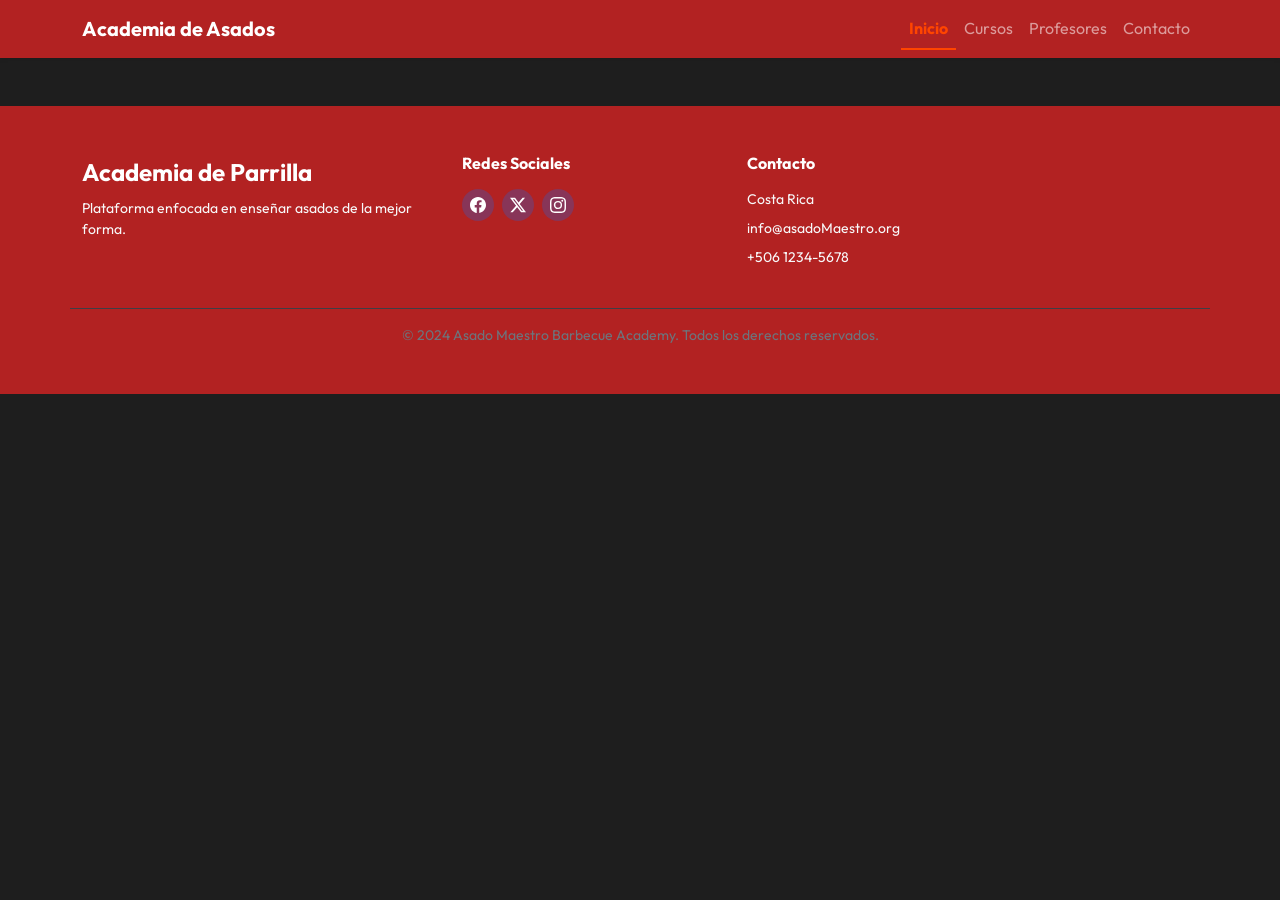
==== contacto.html @ 73213f65 "Rol 1 reestructurado Tome la idea base que tenia en el grupo para no complicarme mucho la vida se le" ====
<!DOCTYPE html>
<html lang="es">

<head>
    <meta charset="UTF-8">
    <meta name="viewport" content="width=device-width, initial-scale=1.0">
    <title>Academia de Instrumentos - Inicio</title>

    <!--import de bootstrap -->
    <link href="https://cdn.jsdelivr.net/npm/bootstrap@5.3.3/dist/css/bootstrap.min.css" rel="stylesheet">
    <!--import de los css -->
    <link rel="stylesheet" href="css/style.css">
    <link rel="stylesheet" href="css/contacto.css">
</head>

<body>


    <!-- Contenedor para el navbar cargado dinámicamente -->
    <div id="navbar-placeholder"></div>



    <!-- Contenedor para el footer cargado dinámicamente -->
    <div id="footer-placeholder"></div>

    <!-- script de los componentes compartidos (navbar y footer) -->
    <script src="js/componentes.js"></script>

    <!-- bundle para que sea responsive con moviles, js,bootstrap-->
    <script src="https://cdn.jsdelivr.net/npm/bootstrap@5.3.3/dist/js/bootstrap.bundle.min.js"></script>

    <!-- bundle para que sea responsive con moviles, js,bootstrap-->
    <script src="https://cdn.jsdelivr.net/npm/bootstrap@5.3.3/dist/js/bootstrap.bundle.min.js"></script>

</body>

</html>
---- css/style.css ----
/* import de fuente de google */
@import url('https://fonts.googleapis.com/css2?family=Outfit:wght@400;600;700&display=swap');


:root {
    --primary-color: #ff4500;
    --bg-color: #1e1e1e;
    --secondary-color: #B22222;
    --text-color: #f3f4f6;
}

body {
    font-family: 'Outfit', sans-serif;
    background-color: var(--bg-color);
    color: var(--text-color);
}

/* personalizacion de clases de bootstrap */
.bg-navy {
    background-color: var(--secondary-color) !important;
}

.texto-navy {
    color: var(--secondary-color) !important;
}

.btn-academy {
    background-color: var(--primary-color) !important;
    color: #ffffff !important;
    border: none;
}

.btn-academy:hover {
    background-color: #d13700 !important;
    color: #ffffff !important;
}

/* en el navbar activa el colorcito de la opcion que esta seleccionada*/
.navbar-dark .navbar-nav .nav-link.active {
    color: var(--primary-color) !important;
    font-weight: 700;
    border-bottom: 2px solid var(--primary-color);
}

/* margen de seccion */
.seccion-navy {
    padding: 60px 0;
}

/* redes sociales del footer */
.redes-icono {
    width: 32px;
    height: 32px;
    background-color: rgba(255, 255, 255, 0.1);
    color: #ffffff;
    border-radius: 50%;
    display: inline-flex;
    align-items: center;
    justify-content: center;
    transition: 0.2s ease;
}

.redes-icono:hover {
    background-color: var(--primary-color);
    color: #ffffff;
}

/* placeholder de las paginas en desarrollo*/
/* esto despues acuerdense de quitarlo segun el rol */
.dev-placeholder {
    min-height: 50vh;
    display: flex;
    align-items: center;
    justify-content: center;
}

.dev-card {
    background-color: #ffffff;
    border: 2px dashed var(--primary-color);
    border-radius: 8px;
    padding: 40px;
}

.dev-icon {
    font-size: 3rem;
}

.dev-title {
    font-size: 1.5rem;
}

.dev-text {
    color: #9ca3af;
    font-size: 0.9rem;
}

/* Overrides para el Dark Theme (sobreescribir Bootstrap) */
.card {
    background-color: #27272a !important;
    color: var(--text-color) !important;
    border: 1px solid #3f3f46 !important;
}

.card-title {
    color: #ffffff !important;
}

.text-muted {
    color: #9ca3af !important;
}

.bg-light,
.bg-white {
    background-color: var(--bg-color) !important;
}

.border-bottom,
.border-top {
    border-color: #3f3f46 !important;
}
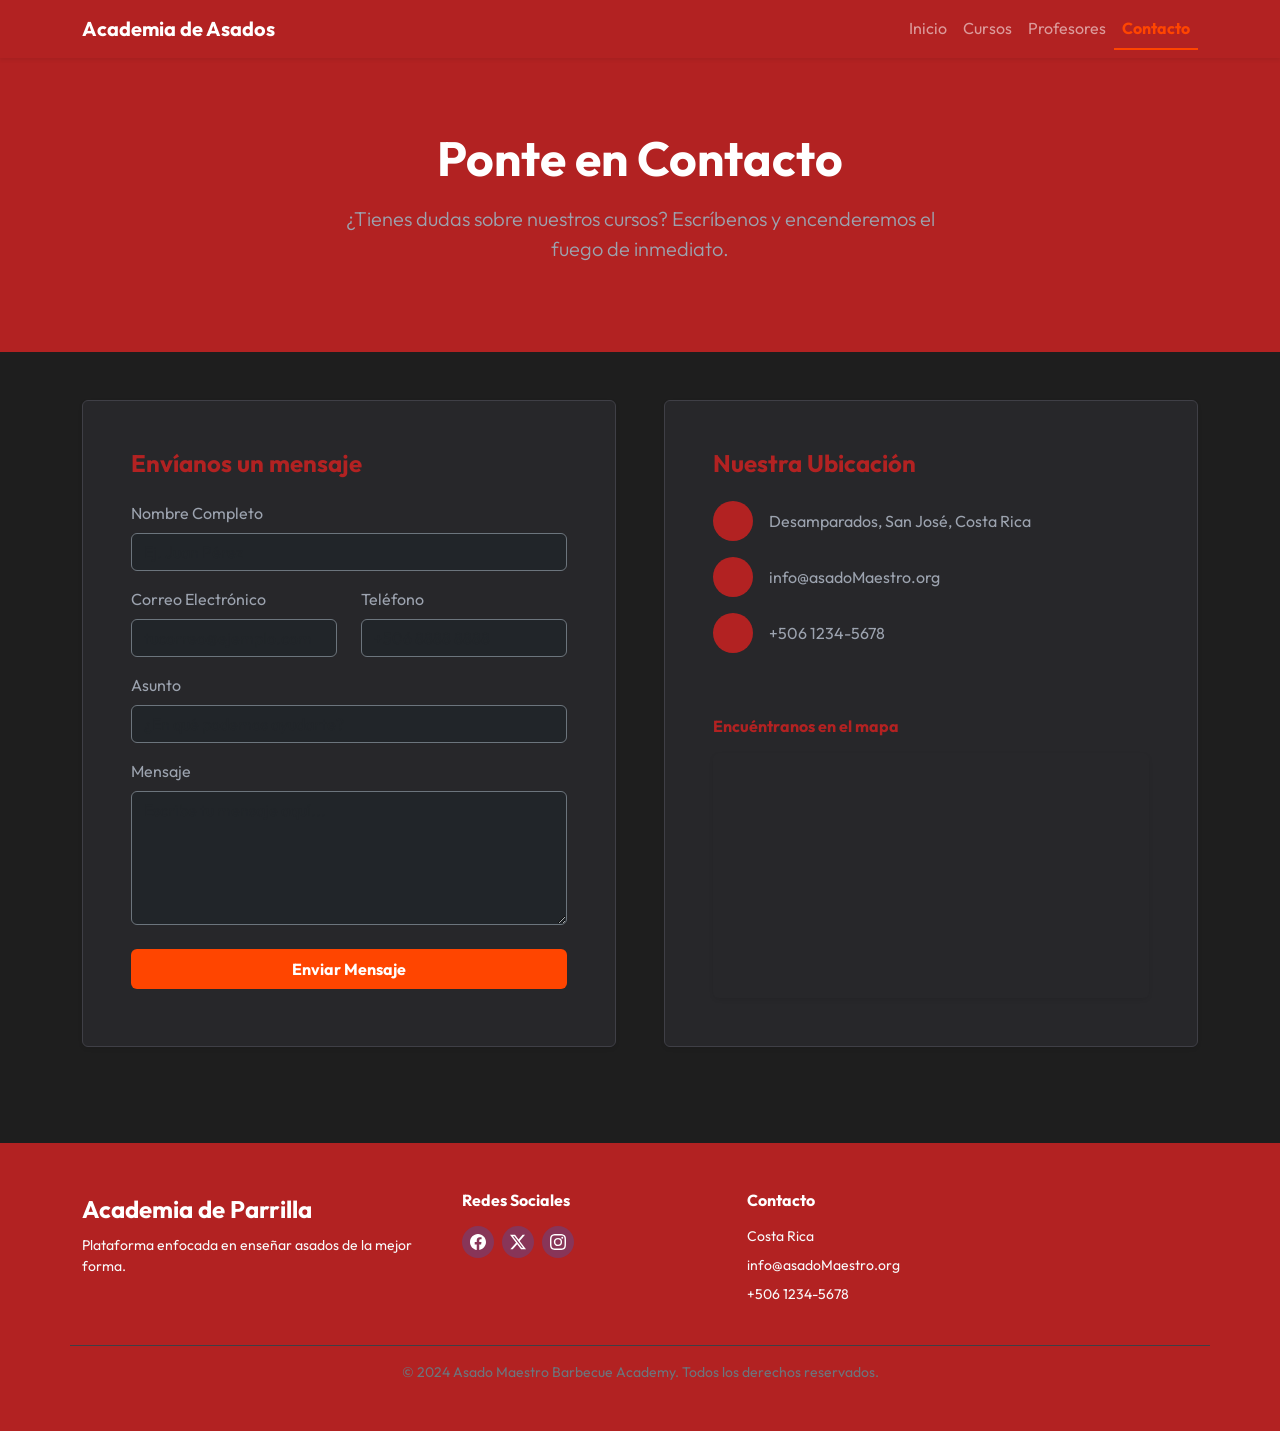
==== commit 461cc5d0: "Tarea 1 completa •	feat: cursos, contacto, profesores navbar active placeholder correction" ====
--- a/contacto.html
+++ b/contacto.html
@@ -4,24 +4,119 @@
 <head>
     <meta charset="UTF-8">
     <meta name="viewport" content="width=device-width, initial-scale=1.0">
-    <title>Academia de Instrumentos - Inicio</title>
+    <title>Academia de Asados - Contacto</title>
 
     <!--import de bootstrap -->
     <link href="https://cdn.jsdelivr.net/npm/bootstrap@5.3.3/dist/css/bootstrap.min.css" rel="stylesheet">
     <!--import de los css -->
     <link rel="stylesheet" href="css/style.css">
-    <link rel="stylesheet" href="css/contacto.css">
+    <link rel="stylesheet" href="css/contacto.css?v=2">
 </head>
 
 <body>
 
 
-    <!-- Contenedor para el navbar cargado dinámicamente -->
+    <!-- navbar -->
     <div id="navbar-placeholder"></div>
 
+    <main>
+        <!-- encabezado -->
+        <section class="py-5 bg-navy text-center">
+            <div class="container py-4">
+                <h1 class="display-5 fw-bold text-white mb-3">Ponte en Contacto</h1>
+                <p class="lead text-muted mx-auto" style="max-width: 600px;">
+                    ¿Tienes dudas sobre nuestros cursos? Escríbenos y encenderemos el fuego de inmediato.
+                </p>
+            </div>
+        </section>
 
+        <section class="py-5">
+            <div class="container">
+                <div class="row g-5">
 
-    <!-- Contenedor para el footer cargado dinámicamente -->
+                    <!-- formulario a la izquierda -->
+                    <div class="col-lg-6">
+                        <div class="card p-4 p-md-5 shadow-sm border-0 h-100">
+                            <h2 class="h4 fw-bold texto-navy mb-4">Envíanos un mensaje</h2>
+                            <form>
+                                <div class="mb-3">
+                                    <label for="nombre" class="form-label text-muted">Nombre Completo</label>
+                                    <input type="text" class="form-control bg-dark text-light border-secondary"
+                                        id="nombre" placeholder="Ej. Juan Pérez" required>
+                                </div>
+                                <div class="row">
+                                    <div class="col-md-6 mb-3">
+                                        <label for="email" class="form-label text-muted">Correo Electrónico</label>
+                                        <input type="email" class="form-control bg-dark text-light border-secondary"
+                                            id="email" placeholder="tucorreo@ejemplo.com" required>
+                                    </div>
+                                    <div class="col-md-6 mb-3">
+                                        <label for="telefono" class="form-label text-muted">Teléfono</label>
+                                        <input type="tel" class="form-control bg-dark text-light border-secondary"
+                                            id="telefono" placeholder="+506 8888 8888">
+                                    </div>
+                                </div>
+                                <div class="mb-3">
+                                    <label for="asunto" class="form-label text-muted">Asunto</label>
+                                    <input type="text" class="form-control bg-dark text-light border-secondary"
+                                        id="asunto" placeholder="¿En qué podemos ayudarte?" required>
+                                </div>
+                                <div class="mb-4">
+                                    <label for="mensaje" class="form-label text-muted">Mensaje</label>
+                                    <textarea class="form-control bg-dark text-light border-secondary" id="mensaje"
+                                        rows="5" placeholder="Escribe tu mensaje aquí..." required></textarea>
+                                </div>
+                                <button type="submit" class="btn btn-academy w-100 py-2 fw-bold">Enviar Mensaje</button>
+                            </form>
+                        </div>
+                    </div>
+
+                    <!-- sobre nosotros y mapa-->
+                    <div class="col-lg-6">
+                        <div class="card p-4 p-md-5 shadow-sm border-0 h-100">
+                            <h2 class="h4 fw-bold texto-navy mb-4">Nuestra Ubicación</h2>
+
+                            <ul class="list-unstyled mb-4">
+                                <li class="d-flex mb-3 align-items-center">
+                                    <div
+                                        class="icono-contacto bg-navy text-white rounded-circle d-flex align-items-center justify-content-center me-3">
+                                        <i class="bi bi-geo-alt-fill"></i>
+                                    </div>
+                                    <span class="text-muted">Desamparados, San José, Costa Rica</span>
+                                </li>
+                                <li class="d-flex mb-3 align-items-center">
+                                    <div
+                                        class="icono-contacto bg-navy text-white rounded-circle d-flex align-items-center justify-content-center me-3">
+                                        <i class="bi bi-envelope-fill"></i>
+                                    </div>
+                                    <span class="text-muted">info@asadoMaestro.org</span>
+                                </li>
+                                <li class="d-flex mb-3 align-items-center">
+                                    <div
+                                        class="icono-contacto bg-navy text-white rounded-circle d-flex align-items-center justify-content-center me-3">
+                                        <i class="bi bi-telephone-fill"></i>
+                                    </div>
+                                    <span class="text-muted">+506 1234-5678</span>
+                                </li>
+                            </ul>
+
+                            <h3 class="h6 fw-bold texto-navy mb-3 mt-4">Encuéntranos en el mapa</h3>
+                            <!-- mapa de google maps -->
+                            <div class="ratio ratio-16x9 rounded overflow-hidden shadow-sm">
+                                <iframe
+                                    src="https://www.google.com/maps/embed?pb=!1m18!1m12!1m3!1d3930.563066311681!2d-84.06830502506692!3d9.886968790211153!2m3!1f0!2f0!3f0!3m2!1i1024!2i768!4f13.1!3m3!1m2!1s0x8fa0e365022c0603%3A0xc3f608677c77c0df!2sIglesia%20Cat%C3%B3lica%20de%20Nuestra%20Se%C3%B1ora%20de%20los%20Desamparados!5e0!3m2!1ses-419!2scr!4v1714589255877!5m2!1ses-419!2scr"
+                                    width="100%" height="300" style="border:0;" allowfullscreen="" loading="lazy"
+                                    referrerpolicy="no-referrer-when-downgrade"></iframe>
+                            </div>
+                        </div>
+                    </div>
+
+                </div>
+            </div>
+        </section>
+    </main>
+
+    <!-- footer -->
     <div id="footer-placeholder"></div>
 
     <!-- script de los componentes compartidos (navbar y footer) -->
@@ -30,9 +125,6 @@
     <!-- bundle para que sea responsive con moviles, js,bootstrap-->
     <script src="https://cdn.jsdelivr.net/npm/bootstrap@5.3.3/dist/js/bootstrap.bundle.min.js"></script>
 
-    <!-- bundle para que sea responsive con moviles, js,bootstrap-->
-    <script src="https://cdn.jsdelivr.net/npm/bootstrap@5.3.3/dist/js/bootstrap.bundle.min.js"></script>
-
 </body>
 
 </html>
--- a/css/contacto.css
+++ b/css/contacto.css
@@ -0,0 +1,27 @@
+/* iconos redondos de contacto */
+.icono-contacto {
+    width: 40px !important;
+    height: 40px !important;
+}
+
+/* campos del formulario */
+.form-control {
+    transition: border-color 0.3s ease, box-shadow 0.3s ease, background-color 0.3s ease;
+}
+
+.form-control:focus {
+    border-color: var(--primary-color);
+    box-shadow: 0 0 0 0.25rem rgba(255, 69, 0, 0.25);
+    background-color: #2a2a2d !important;
+    color: #ffffff !important;
+}
+
+.list-unstyled li:hover .bg-navy {
+    background-color: var(--primary-color) !important;
+    transform: scale(1.1);
+    transition: all 0.3s ease;
+}
+
+.list-unstyled li .bg-navy {
+    transition: all 0.3s ease;
+}
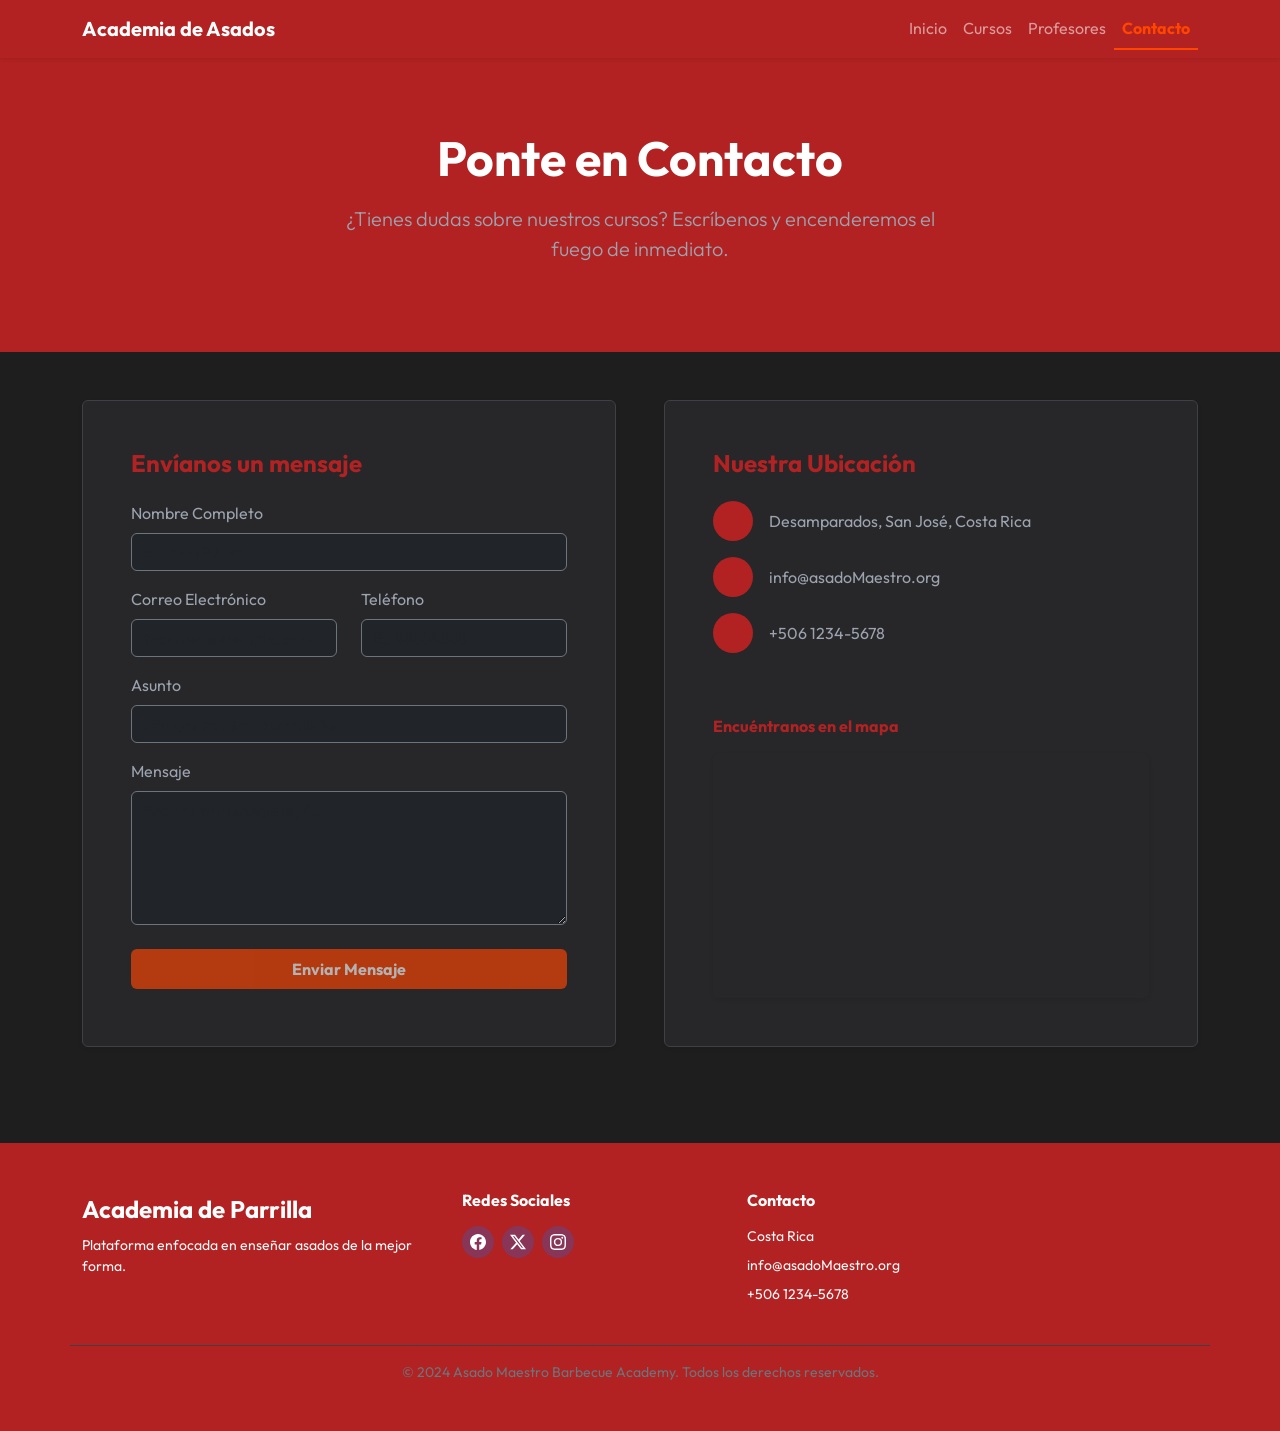
==== commit 9749442d: "Rol 2 y 3 Tarea 2 completa" ====
--- a/contacto.html
+++ b/contacto.html
@@ -38,35 +38,45 @@
                     <div class="col-lg-6">
                         <div class="card p-4 p-md-5 shadow-sm border-0 h-100">
                             <h2 class="h4 fw-bold texto-navy mb-4">Envíanos un mensaje</h2>
-                            <form>
+                            <!-- mensaje de exito (oculto por defecto) -->
+                            <div id="mensaje-exito" class="alert alert-success d-none" role="alert">
+                                ¡Mensaje enviado correctamente! Nos pondremos en contacto pronto.
+                            </div>
+
+                            <form id="contacto-form" novalidate>
                                 <div class="mb-3">
                                     <label for="nombre" class="form-label text-muted">Nombre Completo</label>
                                     <input type="text" class="form-control bg-dark text-light border-secondary"
-                                        id="nombre" placeholder="Ej. Juan Pérez" required>
+                                        id="nombre" placeholder="Ej. Juan Pérez">
+                                    <div id="error-nombre" class="text-danger small mt-1 d-none"></div>
                                 </div>
                                 <div class="row">
                                     <div class="col-md-6 mb-3">
                                         <label for="email" class="form-label text-muted">Correo Electrónico</label>
                                         <input type="email" class="form-control bg-dark text-light border-secondary"
-                                            id="email" placeholder="tucorreo@ejemplo.com" required>
+                                            id="email" placeholder="tucorreo@ejemplo.com">
+                                        <div id="error-email" class="text-danger small mt-1 d-none"></div>
                                     </div>
                                     <div class="col-md-6 mb-3">
                                         <label for="telefono" class="form-label text-muted">Teléfono</label>
                                         <input type="tel" class="form-control bg-dark text-light border-secondary"
-                                            id="telefono" placeholder="+506 8888 8888">
+                                            id="telefono" placeholder="Ej. 88888888">
+                                        <div id="error-telefono" class="text-danger small mt-1 d-none"></div>
                                     </div>
                                 </div>
                                 <div class="mb-3">
                                     <label for="asunto" class="form-label text-muted">Asunto</label>
                                     <input type="text" class="form-control bg-dark text-light border-secondary"
-                                        id="asunto" placeholder="¿En qué podemos ayudarte?" required>
+                                        id="asunto" placeholder="¿En qué podemos ayudarte?">
+                                    <div id="error-asunto" class="text-danger small mt-1 d-none"></div>
                                 </div>
                                 <div class="mb-4">
                                     <label for="mensaje" class="form-label text-muted">Mensaje</label>
                                     <textarea class="form-control bg-dark text-light border-secondary" id="mensaje"
-                                        rows="5" placeholder="Escribe tu mensaje aquí..." required></textarea>
+                                        rows="5" placeholder="Escribe tu mensaje aquí..."></textarea>
+                                    <div id="error-mensaje" class="text-danger small mt-1 d-none"></div>
                                 </div>
-                                <button type="submit" class="btn btn-academy w-100 py-2 fw-bold">Enviar Mensaje</button>
+                                <button type="submit" id="btn-enviar" class="btn btn-academy w-100 py-2 fw-bold" disabled>Enviar Mensaje</button>
                             </form>
                         </div>
                     </div>
@@ -124,6 +134,7 @@
 
     <!-- bundle para que sea responsive con moviles, js,bootstrap-->
     <script src="https://cdn.jsdelivr.net/npm/bootstrap@5.3.3/dist/js/bootstrap.bundle.min.js"></script>
+    <script src="js/contacto.js"></script>
 
 </body>
 
